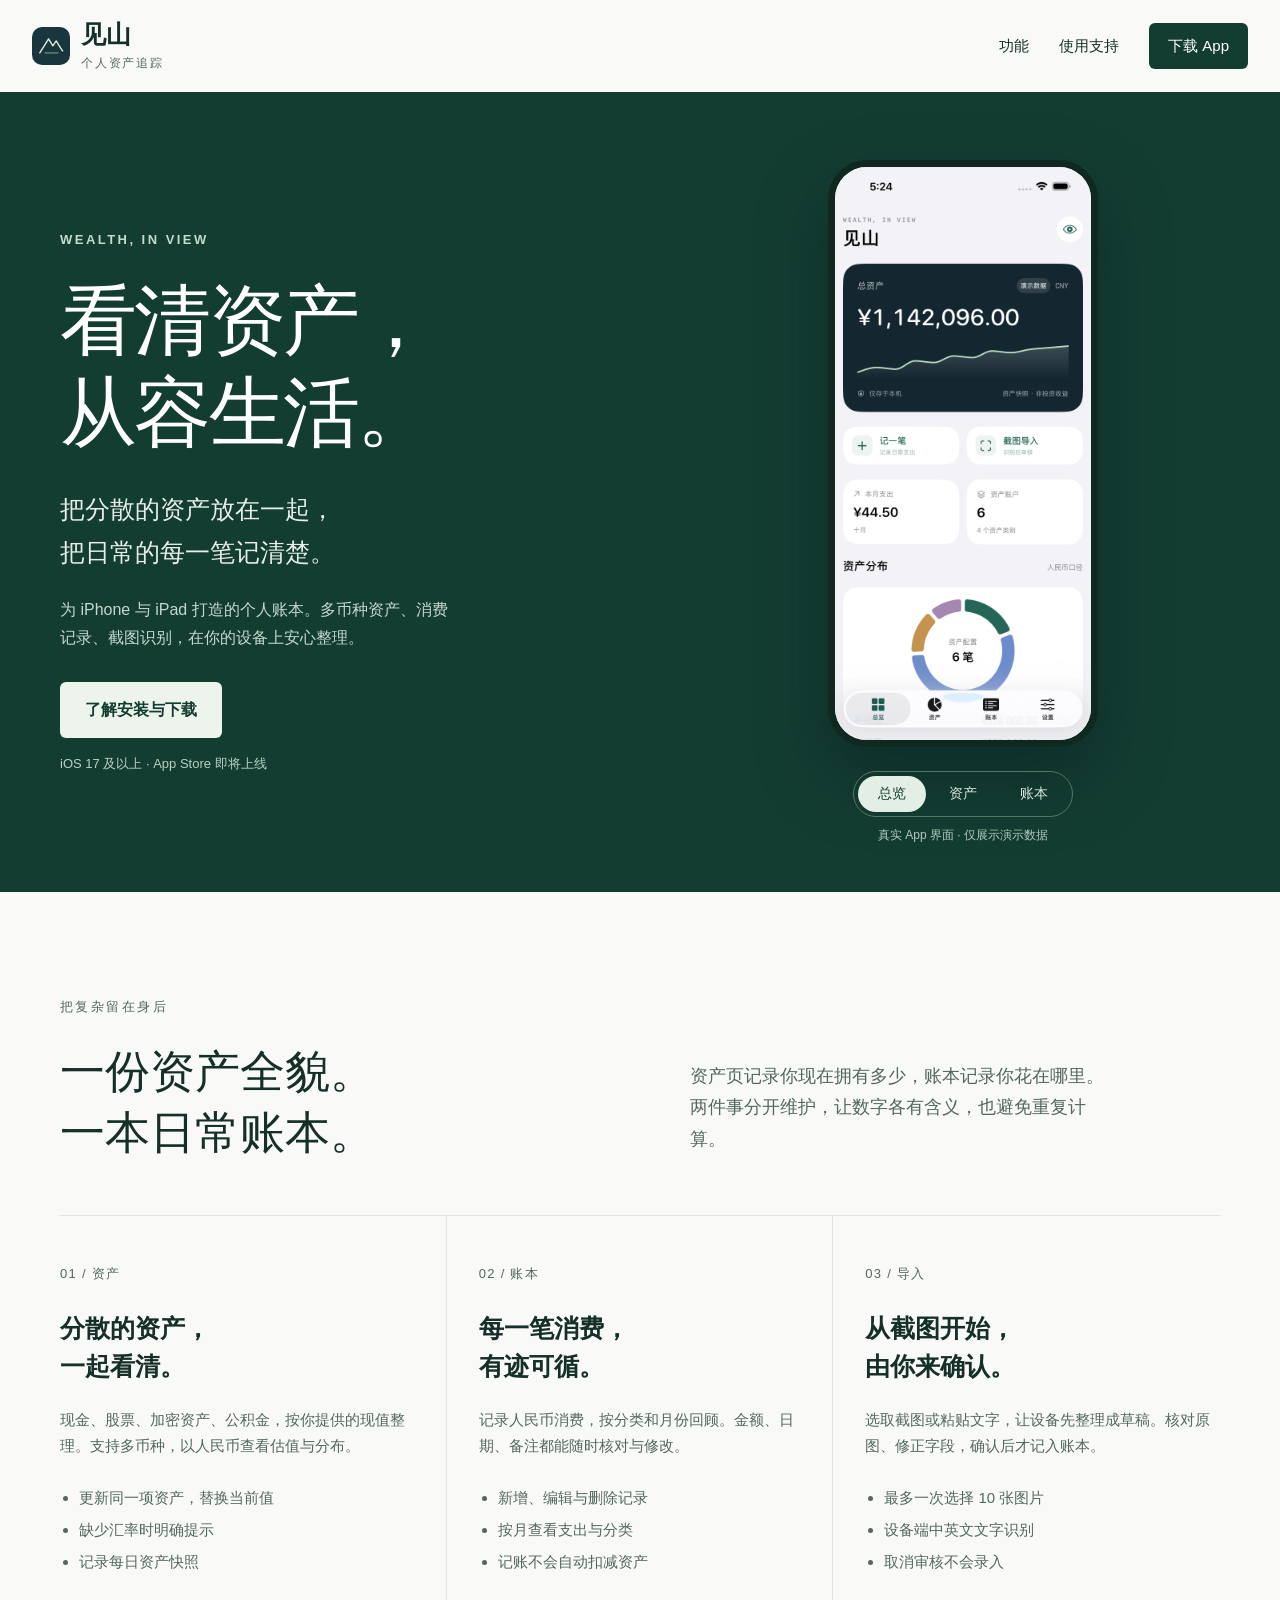
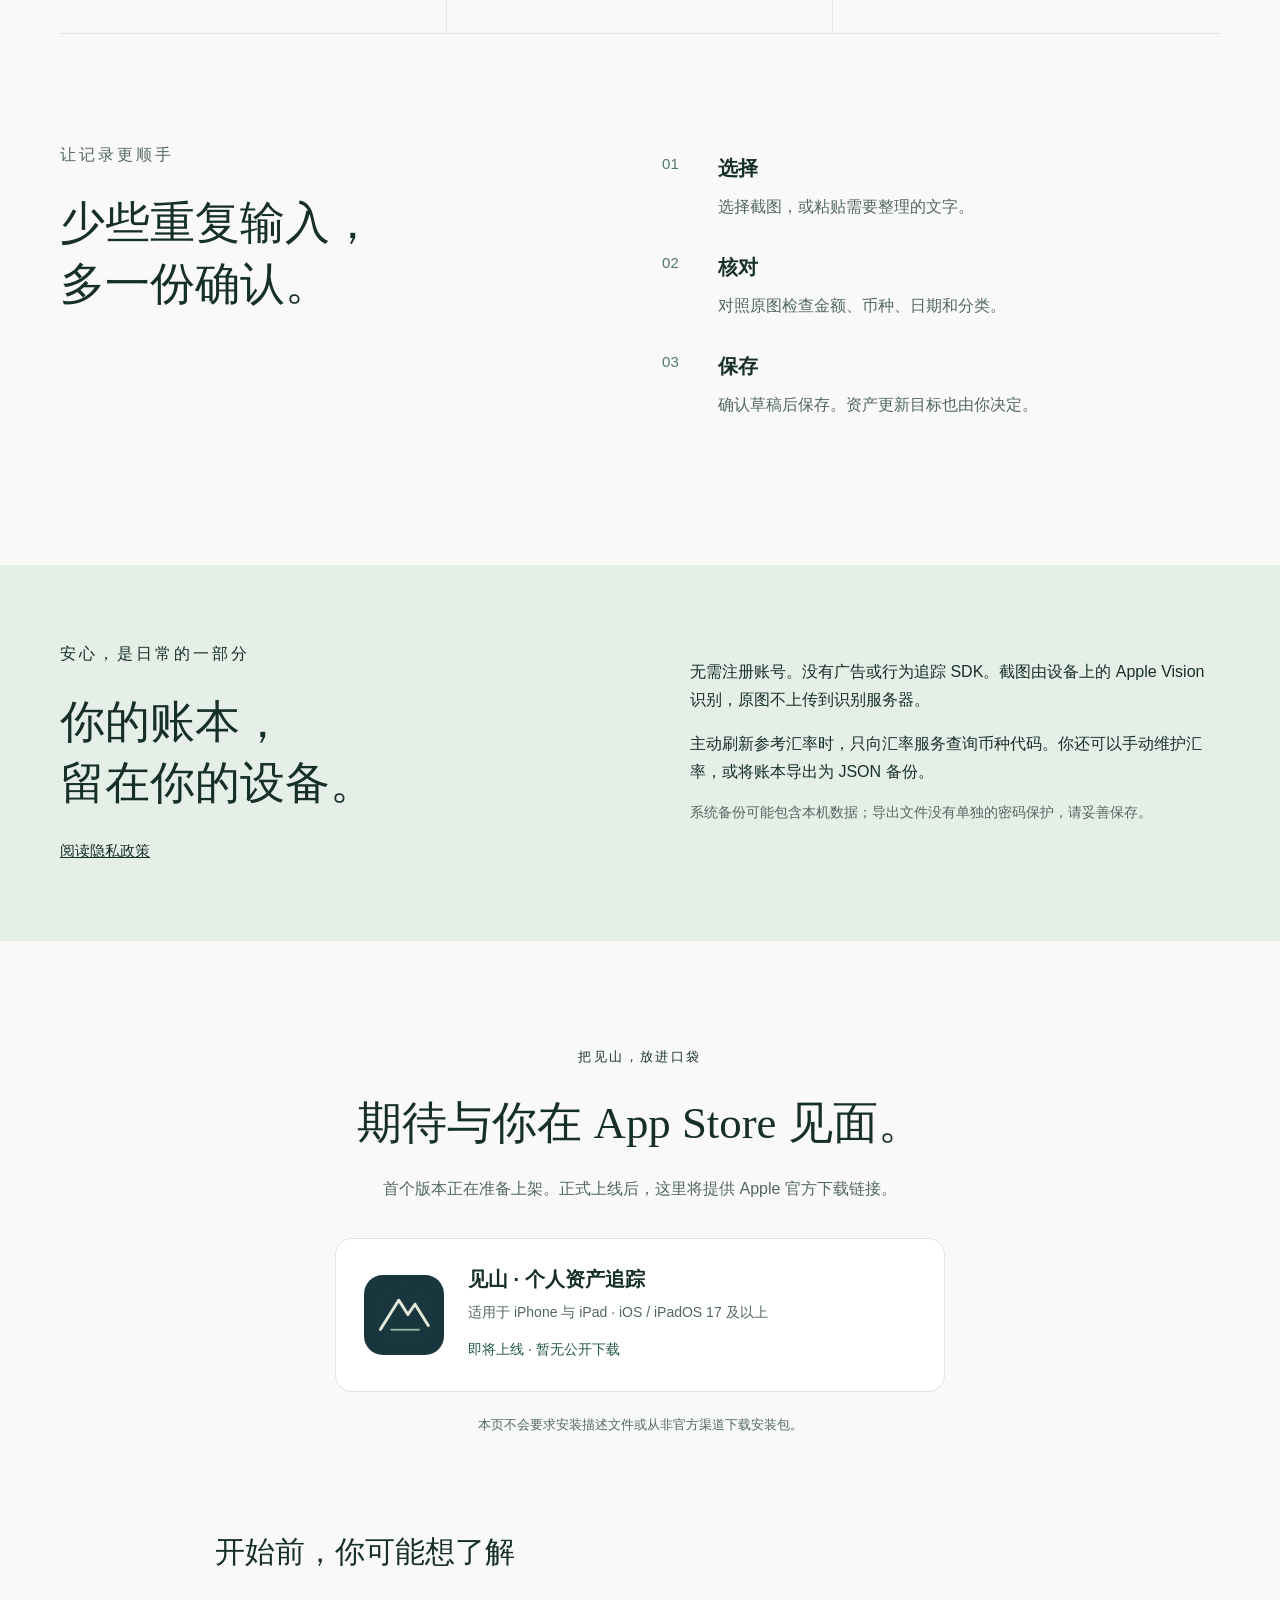
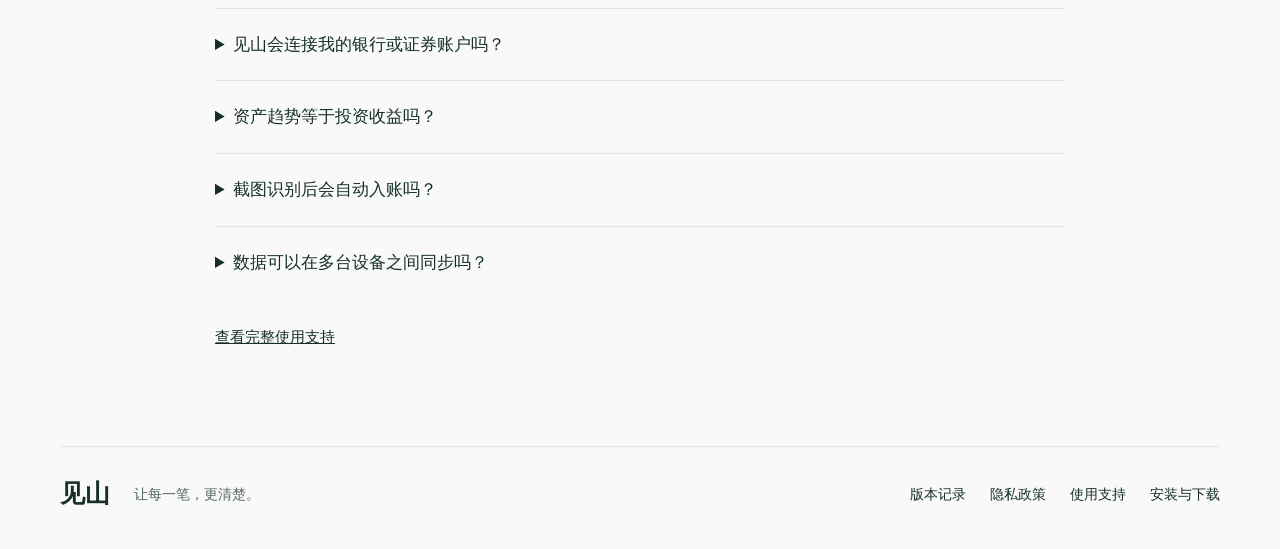
==== site/jianshan/index.html @ cd0240a2 "Make website repository the single source and deploy site with Actions" ====
<!doctype html><html lang="zh-CN"><head><meta charset="utf-8"><meta name="viewport" content="width=device-width,initial-scale=1"><title>见山 · 个人资产追踪</title><meta name="description" content="在 iPhone 和 iPad 上，记录多币种资产与日常消费。截图在设备上识别，核对后再保存。见山，让每一笔更清楚。"><meta name="theme-color" content="#143d32"><link rel="icon" href="./assets/app-icon.png"><link rel="stylesheet" href="./styles.css"><script src="./site.js" defer></script></head><body>
<a class="skip" href="#main">跳到正文</a><header class="header"><a class="brand" href="./" aria-label="见山首页"><img src="./assets/app-icon.png" alt="" width="38" height="38"><span>见山<small>个人资产追踪</small></span></a><nav aria-label="主导航"><a href="#features">功能</a><a href="./support/">使用支持</a><a class="nav-download" href="#download">下载 App</a></nav></header>
<main id="main"><section class="hero"><div class="hero-inner"><div class="hero-copy"><p class="eyebrow">WEALTH, IN VIEW</p><h1>看清资产，<br>从容生活。</h1><p class="lead">把分散的资产放在一起，<br>把日常的每一笔记清楚。</p><p class="hero-description">为 iPhone 与 iPad 打造的个人账本。多币种资产、消费记录、截图识别，在你的设备上安心整理。</p><a class="button light" href="#download">了解安装与下载</a><p class="availability">iOS 17 及以上 · App Store 即将上线</p></div><div class="product-view"><div class="phone"><img id="app-preview" src="./assets/overview.png" alt="见山总览：展示合成资产总额、资产分布与快照趋势" width="1320" height="2868" fetchpriority="high"></div><div class="preview-picker" role="group" aria-label="切换 App 界面预览"><button type="button" data-preview="overview" aria-pressed="true">总览</button><button type="button" data-preview="assets" aria-pressed="false">资产</button><button type="button" data-preview="expenses" aria-pressed="false">账本</button></div><p class="preview-caption">真实 App 界面 · 仅展示演示数据</p></div></div></section>
<section class="intro wrap" id="features"><div><p class="eyebrow">把复杂留在身后</p><h2>一份资产全貌。<br>一本日常账本。</h2></div><p>资产页记录你现在拥有多少，账本记录你花在哪里。两件事分开维护，让数字各有含义，也避免重复计算。</p></section>
<section class="feature-grid wrap" aria-label="核心功能"><article><span class="feature-number">01 / 资产</span><h3>分散的资产，<br>一起看清。</h3><p>现金、股票、加密资产、公积金，按你提供的现值整理。支持多币种，以人民币查看估值与分布。</p><ul><li>更新同一项资产，替换当前值</li><li>缺少汇率时明确提示</li><li>记录每日资产快照</li></ul></article><article><span class="feature-number">02 / 账本</span><h3>每一笔消费，<br>有迹可循。</h3><p>记录人民币消费，按分类和月份回顾。金额、日期、备注都能随时核对与修改。</p><ul><li>新增、编辑与删除记录</li><li>按月查看支出与分类</li><li>记账不会自动扣减资产</li></ul></article><article><span class="feature-number">03 / 导入</span><h3>从截图开始，<br>由你来确认。</h3><p>选取截图或粘贴文字，让设备先整理成草稿。核对原图、修正字段，确认后才记入账本。</p><ul><li>最多一次选择 10 张图片</li><li>设备端中英文文字识别</li><li>取消审核不会录入</li></ul></article></section>
<section class="workflow wrap"><div><p class="eyebrow">让记录更顺手</p><h2>少些重复输入，<br>多一份确认。</h2></div><ol><li><strong>选择</strong><p>选择截图，或粘贴需要整理的文字。</p></li><li><strong>核对</strong><p>对照原图检查金额、币种、日期和分类。</p></li><li><strong>保存</strong><p>确认草稿后保存。资产更新目标也由你决定。</p></li></ol></section>
<section class="privacy-band"><div class="wrap privacy-inner"><div><p class="eyebrow">安心，是日常的一部分</p><h2>你的账本，<br>留在你的设备。</h2><a href="./privacy/">阅读隐私政策</a></div><div><p>无需注册账号。没有广告或行为追踪 SDK。截图由设备上的 Apple Vision 识别，原图不上传到识别服务器。</p><p>主动刷新参考汇率时，只向汇率服务查询币种代码。你还可以手动维护汇率，或将账本导出为 JSON 备份。</p><p class="subtle">系统备份可能包含本机数据；导出文件没有单独的密码保护，请妥善保存。</p></div></div></section>
<section class="download wrap" id="download"><p class="eyebrow">把见山，放进口袋</p><h2>期待与你在<br class="mobile-only"> App Store 见面。</h2><p>首个版本正在准备上架。正式上线后，这里将提供 Apple 官方下载链接。</p><div class="download-box"><img src="./assets/app-icon.png" width="80" height="80" alt="见山 App 图标"><div><h3>见山 · 个人资产追踪</h3><p>适用于 iPhone 与 iPad · iOS / iPadOS 17 及以上</p><span class="release-status">即将上线 · 暂无公开下载</span></div></div><p class="download-note">本页不会要求安装描述文件或从非官方渠道下载安装包。</p></section>
<section class="faq wrap"><h2>开始前，你可能想了解</h2><details><summary>见山会连接我的银行或证券账户吗？</summary><p>不会。资产现值由你手工填写，或从截图识别后核对录入。见山不提供交易、资金托管、银行账户连接或投资建议。</p></details><details><summary>资产趋势等于投资收益吗？</summary><p>不等于。快照记录当时的人民币估值，包含余额调整、资金进出和汇率变化，不能作为投资回报。</p></details><details><summary>截图识别后会自动入账吗？</summary><p>不会。识别结果先进入审核，你可以对照原图修改或取消。确认前不会保存为正式记录。</p></details><details><summary>数据可以在多台设备之间同步吗？</summary><p>目前没有账号或自动云同步。你可以导出 JSON 备份，再在另一台设备恢复；恢复前会要求确认全量替换，请先保留当前备份。</p></details><a class="text-link" href="./support/">查看完整使用支持</a></section></main>
<footer class="footer wrap"><a class="brand" href="./">见山</a><p>让每一笔，更清楚。</p><nav aria-label="页脚导航"><a href="./releases/1.0.0/">版本记录</a><a href="./privacy/">隐私政策</a><a href="./support/">使用支持</a><a href="#download">安装与下载</a></nav></footer></body></html>
---- site/jianshan/styles.css ----
:root{--ink:#172f29;--green:#143d32;--accent:#a5cbb7;--paper:#f9faf8;--muted:#53675f;--line:#dfe7e2;--serif:"Songti SC","Noto Serif CJK SC",serif;--sans:-apple-system,BlinkMacSystemFont,"PingFang SC","Microsoft YaHei",sans-serif}*{box-sizing:border-box}html{scroll-behavior:smooth;scroll-padding-top:100px}body{margin:0;background:var(--paper);color:var(--ink);font:17px/1.75 var(--sans)}a{color:inherit;text-decoration:none}a:hover{text-decoration:underline}button,a,summary{-webkit-tap-highlight-color:transparent}:focus-visible{outline:3px solid #c79537;outline-offset:5px}h1,h2,h3,p{margin:0}h1,h2,h3{line-height:1.25;font-weight:600}h1{font:500 clamp(3.7rem,6vw,6.4rem)/1.2 var(--serif);letter-spacing:-.035em}h2{font:500 clamp(2rem,3.5vw,3.45rem)/1.35 var(--serif)}h3{font-size:1.5rem}p+p{margin-top:1em}.wrap{width:min(1160px,calc(100% - 64px));margin-inline:auto}.header{height:92px;display:flex;align-items:center;justify-content:space-between;width:min(1280px,calc(100% - 64px));margin:auto;gap:24px}.brand{display:flex;gap:11px;align-items:center;font:600 25px/1.2 var(--serif);white-space:nowrap}.brand img{border-radius:10px}.brand small{display:block;font:12px/1.5 var(--sans);letter-spacing:.15em;color:var(--muted);margin-top:4px}.header nav,.footer nav{display:flex;gap:30px;align-items:center;font-size:15px}.nav-download{padding:10px 19px;background:var(--green);color:white;border-radius:6px}.hero{background:var(--green);color:white;overflow:hidden}.hero-inner{width:min(1160px,calc(100% - 64px));margin:auto;display:grid;grid-template-columns:1.12fr 1fr;gap:70px;align-items:center;padding:68px 0 46px}.eyebrow{font-size:13px;letter-spacing:.19em;margin-bottom:24px;font-weight:550}.hero .eyebrow{color:#c3dbc9}.hero .lead{font:400 25px/1.7 var(--sans);color:#e7eee9;margin-top:28px}.hero-description{font-size:16px;color:#c5d8cc;max-width:390px;margin-top:23px}.button{display:inline-flex;padding:14px 25px;border-radius:6px;font-size:16px;font-weight:600;margin-top:30px}.button.light{background:#edf4eb;color:var(--green)}.availability{font-size:13px;color:#b8d0bf;margin-top:15px}.product-view{text-align:center;position:relative}.phone{width:min(270px,82%);margin:0 auto;aspect-ratio:1320/2868;border:7px solid #102920;border-radius:39px;overflow:hidden;box-shadow:0 30px 70px #061b2070;background:#f1f2f7}.phone img{width:100%;height:100%;display:block;object-fit:cover}.preview-picker{margin:24px auto 8px;display:inline-flex;padding:4px;gap:3px;border:1px solid #537764;border-radius:40px}.preview-picker button{font:14px var(--sans);padding:9px 20px;border:0;border-radius:40px;color:#d8e7dd;background:transparent;cursor:pointer}.preview-picker button[aria-pressed=true]{background:#e3eee4;color:#173d31}.preview-caption{font-size:12px;color:#b2cabd}.intro{display:grid;grid-template-columns:1fr 1fr;gap:100px;padding-block:104px 52px;align-items:end}.intro .eyebrow{color:var(--muted)}.intro>p{max-width:430px;color:var(--muted);font-size:18px;padding-bottom:8px}.feature-grid{display:grid;grid-template-columns:repeat(3,1fr);gap:0;border-top:1px solid var(--line);border-bottom:1px solid var(--line)}.feature-grid article{padding:42px 32px 38px;border-right:1px solid var(--line)}.feature-grid article:first-child{padding-left:0}.feature-grid article:last-child{border:0;padding-right:0}.feature-number{font-size:13px;letter-spacing:.1em;color:var(--muted)}.feature-grid h3{margin:22px 0;font-size:25px;line-height:1.5}.feature-grid p,.feature-grid li{font-size:15px;color:var(--muted)}.feature-grid ul{padding-left:19px;margin-top:22px}.feature-grid li{padding:3px 0}.workflow{display:grid;grid-template-columns:.9fr 1fr;gap:100px;padding-block:100px}.workflow ol{padding:0;list-style:none;counter-reset:step}.workflow li{position:relative;padding:0 0 29px 56px;counter-increment:step}.workflow li:before{content:counter(step,decimal-leading-zero);position:absolute;left:0;top:0;font-size:15px;color:#527868}.workflow strong{font-size:20px}.workflow p{font-size:16px;color:var(--muted);margin-top:7px}.privacy-band{background:#e6eee8}.privacy-inner{display:grid;grid-template-columns:1fr 1fr;gap:100px;padding-block:75px}.privacy-inner a{display:inline-block;text-decoration:underline;margin-top:25px;font-size:15px}.privacy-inner>div+div{padding-top:18px}.privacy-inner p{font-size:16px}.privacy-inner .subtle{font-size:14px;color:var(--muted)}.download{text-align:center;padding-block:105px 95px}.download>p:not(.eyebrow){color:var(--muted);margin-top:22px;font-size:16px}.download-box{display:flex;gap:24px;text-align:left;align-items:center;max-width:610px;margin:35px auto 0;padding:28px;background:white;border:1px solid var(--line);border-radius:16px}.download-box img{border-radius:19px}.download-box h3{font-size:20px}.download-box p{font-size:14px;color:var(--muted);margin-top:8px}.release-status{display:inline-block;font-size:14px;color:#245b45;margin-top:12px}.download .download-note{font-size:13px!important}.faq{padding-bottom:95px;max-width:850px}.faq h2{font-size:30px;margin-bottom:35px}.faq details{border-top:1px solid var(--line);padding:21px 0}.faq summary{cursor:pointer;font-weight:550;padding-right:10px}.faq details p{font-size:16px;color:var(--muted);padding-top:14px;max-width:760px}.text-link{display:inline-block;margin-top:25px;text-decoration:underline;font-size:15px}.footer{border-top:1px solid var(--line);padding-block:32px 40px;display:flex;align-items:center;gap:24px}.footer>p{font-size:14px;color:var(--muted)}.footer nav{margin-left:auto;gap:24px;font-size:14px}.mobile-only{display:none}.skip{position:absolute;left:15px;top:-100px;background:white;color:black;z-index:5;padding:10px}.skip:focus{top:12px}.document{max-width:850px;margin:70px auto 100px;width:calc(100% - 64px)}.document h1{font-size:46px;line-height:1.35}.document .updated{font-size:14px;color:var(--muted);margin:17px 0 30px}.document h2{font:600 23px/1.5 var(--sans);margin:36px 0 14px}.document p,.document li{font-size:17px;color:#3c5147}.document a{text-decoration:underline}.document .notice{padding:22px 25px;background:#e8eee8;border-radius:10px;margin-block:25px}.document details{padding:18px 0;border-bottom:1px solid var(--line)}.document summary{font-weight:600;cursor:pointer}.document details p{margin-top:14px}.document .steps{padding-left:23px}.document .steps li{margin-bottom:14px}@media(max-width:900px){.hero-inner{gap:25px}.hero h1{font-size:4rem}.intro,.workflow,.privacy-inner{gap:40px}.feature-grid article{padding-inline:22px}.footer{flex-wrap:wrap}.footer nav{margin-left:0}.phone{width:250px}.intro{padding-top:75px}}@media(max-width:640px){body{font-size:16px}.wrap,.header,.hero-inner{width:calc(100% - 40px)}.header{height:78px;gap:10px}.brand{font-size:23px}.brand small{display:none}.brand img{width:33px;height:33px}.header nav{gap:17px;font-size:14px}.nav-download{padding:8px 10px}.hero-inner{grid-template-columns:1fr;gap:46px;padding:53px 0 36px}.hero h1{font-size:3.8rem}.hero .lead{font-size:23px}.hero-description{max-width:100%;font-size:16px}.phone{width:240px}.preview-picker button{padding:10px 22px}.hero-copy{text-align:left}.intro{grid-template-columns:1fr;gap:26px;padding-block:65px 36px}.intro>p{font-size:17px}.eyebrow{font-size:12px;margin-bottom:18px}.feature-grid{grid-template-columns:1fr}.feature-grid article,.feature-grid article:first-child,.feature-grid article:last-child{padding:31px 0;border-right:0;border-bottom:1px solid var(--line)}.feature-grid article:last-child{border:0}.feature-grid h3 br{display:none}.feature-grid h3{margin:14px 0;font-size:23px}.feature-grid p,.feature-grid li{font-size:16px}.workflow{grid-template-columns:1fr;gap:20px;padding-block:65px 45px}.workflow ol{margin-bottom:0}.privacy-inner{grid-template-columns:1fr;gap:15px;padding-block:50px}.download{padding-block:65px}.download-box{align-items:flex-start;gap:16px;padding:20px}.download-box img{width:56px;height:56px;border-radius:14px}.download-box h3{font-size:18px}.download-box p{font-size:14px}.mobile-only{display:block}.faq{padding-bottom:60px}.faq h2{font-size:25px}.footer{gap:17px;padding-block:27px}.footer nav{width:100%;gap:24px}.document{width:calc(100% - 40px);margin-top:45px}.document h1{font-size:36px}.document p,.document li{font-size:16px}}@media(prefers-reduced-motion:reduce){html{scroll-behavior:auto}}
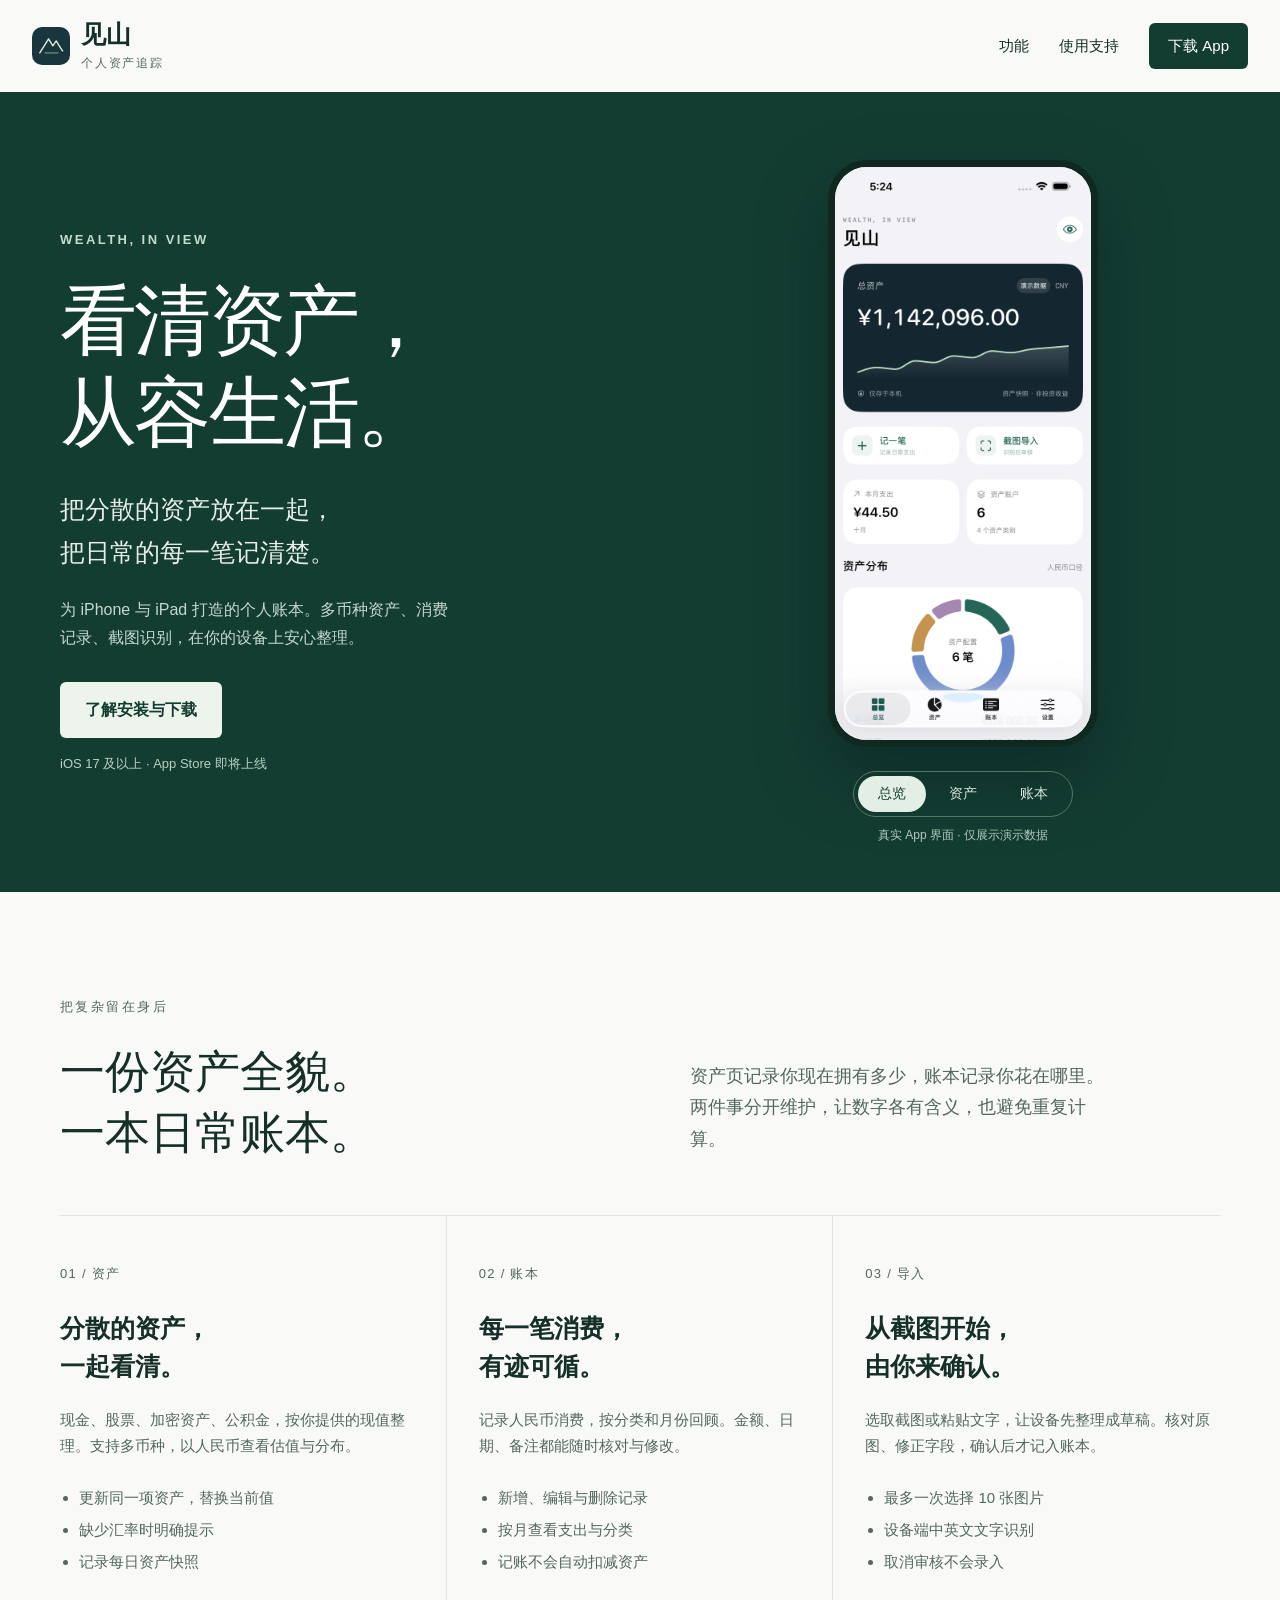
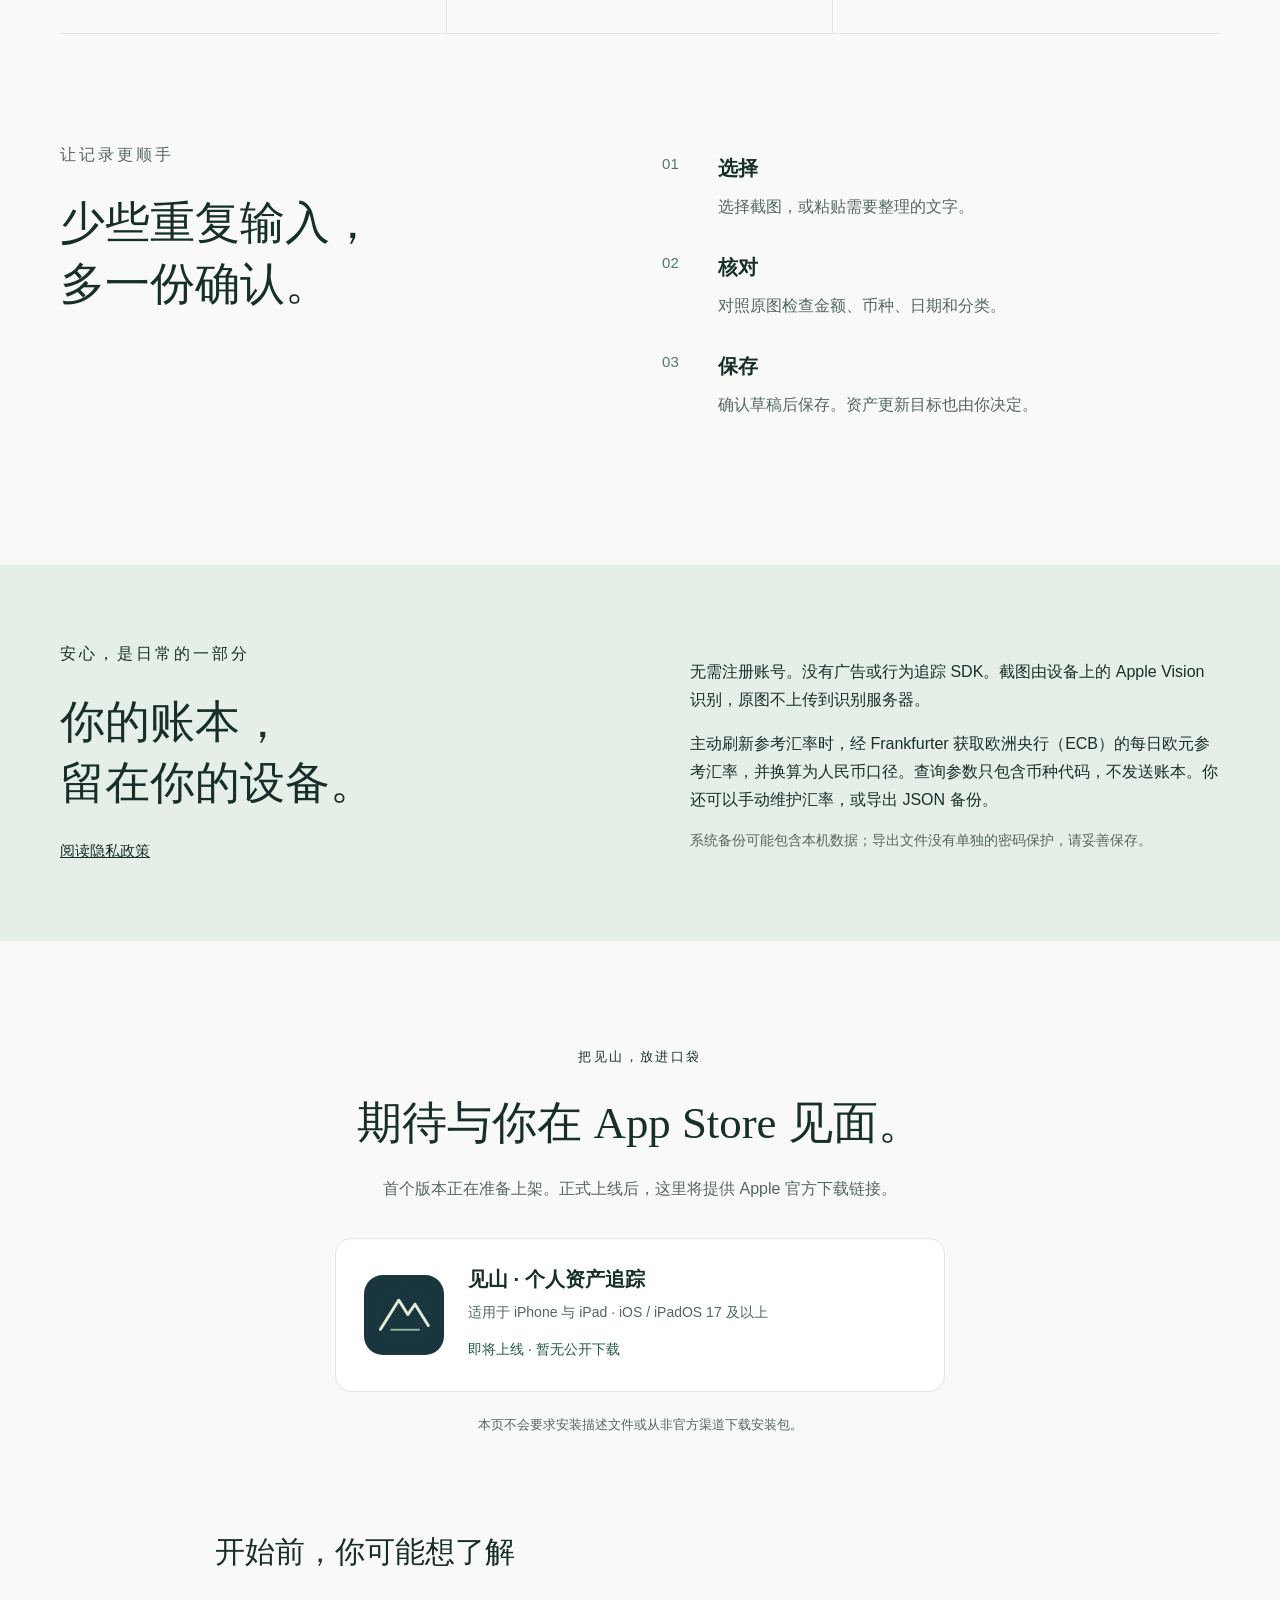
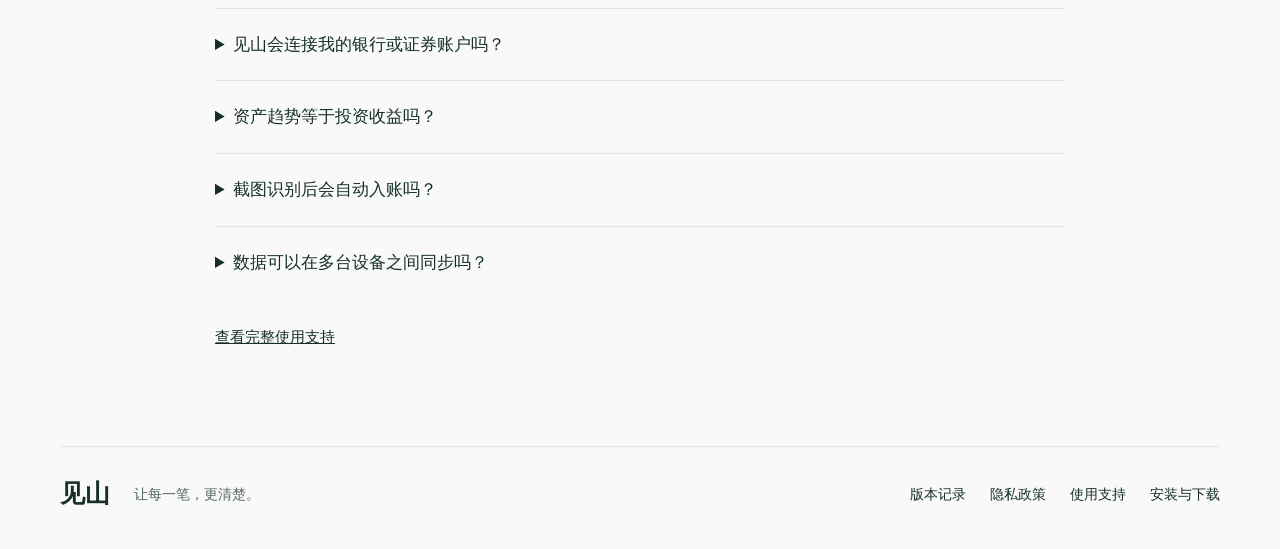
==== commit a00648bd: "Merge Jianshan build 4 website and support receipt evidence" ====
--- a/site/jianshan/index.html
+++ b/site/jianshan/index.html
@@ -4,7 +4,7 @@
 <section class="intro wrap" id="features"><div><p class="eyebrow">把复杂留在身后</p><h2>一份资产全貌。<br>一本日常账本。</h2></div><p>资产页记录你现在拥有多少，账本记录你花在哪里。两件事分开维护，让数字各有含义，也避免重复计算。</p></section>
 <section class="feature-grid wrap" aria-label="核心功能"><article><span class="feature-number">01 / 资产</span><h3>分散的资产，<br>一起看清。</h3><p>现金、股票、加密资产、公积金，按你提供的现值整理。支持多币种，以人民币查看估值与分布。</p><ul><li>更新同一项资产，替换当前值</li><li>缺少汇率时明确提示</li><li>记录每日资产快照</li></ul></article><article><span class="feature-number">02 / 账本</span><h3>每一笔消费，<br>有迹可循。</h3><p>记录人民币消费，按分类和月份回顾。金额、日期、备注都能随时核对与修改。</p><ul><li>新增、编辑与删除记录</li><li>按月查看支出与分类</li><li>记账不会自动扣减资产</li></ul></article><article><span class="feature-number">03 / 导入</span><h3>从截图开始，<br>由你来确认。</h3><p>选取截图或粘贴文字，让设备先整理成草稿。核对原图、修正字段，确认后才记入账本。</p><ul><li>最多一次选择 10 张图片</li><li>设备端中英文文字识别</li><li>取消审核不会录入</li></ul></article></section>
 <section class="workflow wrap"><div><p class="eyebrow">让记录更顺手</p><h2>少些重复输入，<br>多一份确认。</h2></div><ol><li><strong>选择</strong><p>选择截图，或粘贴需要整理的文字。</p></li><li><strong>核对</strong><p>对照原图检查金额、币种、日期和分类。</p></li><li><strong>保存</strong><p>确认草稿后保存。资产更新目标也由你决定。</p></li></ol></section>
-<section class="privacy-band"><div class="wrap privacy-inner"><div><p class="eyebrow">安心，是日常的一部分</p><h2>你的账本，<br>留在你的设备。</h2><a href="./privacy/">阅读隐私政策</a></div><div><p>无需注册账号。没有广告或行为追踪 SDK。截图由设备上的 Apple Vision 识别，原图不上传到识别服务器。</p><p>主动刷新参考汇率时，只向汇率服务查询币种代码。你还可以手动维护汇率，或将账本导出为 JSON 备份。</p><p class="subtle">系统备份可能包含本机数据；导出文件没有单独的密码保护，请妥善保存。</p></div></div></section>
+<section class="privacy-band"><div class="wrap privacy-inner"><div><p class="eyebrow">安心，是日常的一部分</p><h2>你的账本，<br>留在你的设备。</h2><a href="./privacy/">阅读隐私政策</a></div><div><p>无需注册账号。没有广告或行为追踪 SDK。截图由设备上的 Apple Vision 识别，原图不上传到识别服务器。</p><p>主动刷新参考汇率时，经 Frankfurter 获取欧洲央行（ECB）的每日欧元参考汇率，并换算为人民币口径。查询参数只包含币种代码，不发送账本。你还可以手动维护汇率，或导出 JSON 备份。</p><p class="subtle">系统备份可能包含本机数据；导出文件没有单独的密码保护，请妥善保存。</p></div></div></section>
 <section class="download wrap" id="download"><p class="eyebrow">把见山，放进口袋</p><h2>期待与你在<br class="mobile-only"> App Store 见面。</h2><p>首个版本正在准备上架。正式上线后，这里将提供 Apple 官方下载链接。</p><div class="download-box"><img src="./assets/app-icon.png" width="80" height="80" alt="见山 App 图标"><div><h3>见山 · 个人资产追踪</h3><p>适用于 iPhone 与 iPad · iOS / iPadOS 17 及以上</p><span class="release-status">即将上线 · 暂无公开下载</span></div></div><p class="download-note">本页不会要求安装描述文件或从非官方渠道下载安装包。</p></section>
 <section class="faq wrap"><h2>开始前，你可能想了解</h2><details><summary>见山会连接我的银行或证券账户吗？</summary><p>不会。资产现值由你手工填写，或从截图识别后核对录入。见山不提供交易、资金托管、银行账户连接或投资建议。</p></details><details><summary>资产趋势等于投资收益吗？</summary><p>不等于。快照记录当时的人民币估值，包含余额调整、资金进出和汇率变化，不能作为投资回报。</p></details><details><summary>截图识别后会自动入账吗？</summary><p>不会。识别结果先进入审核，你可以对照原图修改或取消。确认前不会保存为正式记录。</p></details><details><summary>数据可以在多台设备之间同步吗？</summary><p>目前没有账号或自动云同步。你可以导出 JSON 备份，再在另一台设备恢复；恢复前会要求确认全量替换，请先保留当前备份。</p></details><a class="text-link" href="./support/">查看完整使用支持</a></section></main>
 <footer class="footer wrap"><a class="brand" href="./">见山</a><p>让每一笔，更清楚。</p><nav aria-label="页脚导航"><a href="./releases/1.0.0/">版本记录</a><a href="./privacy/">隐私政策</a><a href="./support/">使用支持</a><a href="#download">安装与下载</a></nav></footer></body></html>
